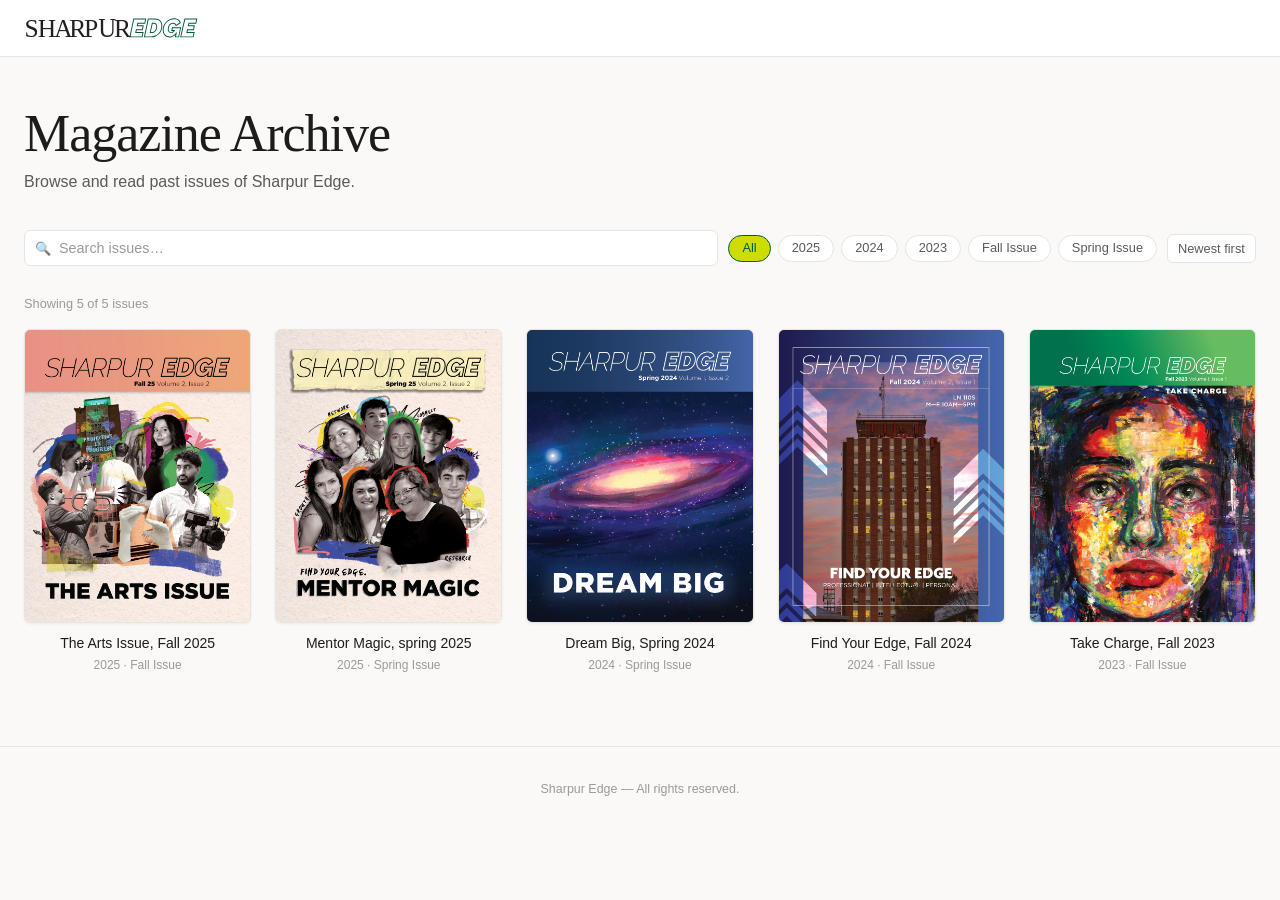
==== index.html @ f823af57 "logo top left and others" ====
<!DOCTYPE html>
<html lang="en">
<head>
  <meta charset="UTF-8">
  <meta name="viewport" content="width=device-width, initial-scale=1">
  <title>Sharpur Edge Magazine Archive</title>

  <!-- Shared design tokens (colors, fonts, buttons) -->
  <link rel="stylesheet" href="assets/style.css">

  <style>
    /* =============================================================
       ARCHIVE PAGE STYLES
       Most visual customization should happen in assets/style.css.
       Only archive-specific layout is here.
       ============================================================= */

    /* ---- Header layout ---- */
    .header-inner {
      max-width: 1280px;
      margin: 0 auto;
      padding: 0 24px;
      height: 56px;
      display: flex;
      align-items: center;
      justify-content: space-between;
      gap: 16px;
    }

    /* ---- Hero section ---- */
    .hero {
      max-width: 1280px;
      margin: 0 auto;
      padding: 48px 24px 36px;
    }
    .hero h1 {
      font-family: var(--font-serif);
      font-size: clamp(2rem, 5vw, 3.25rem);
      font-weight: normal;
      margin: 0 0 8px;
      letter-spacing: -0.02em;
      line-height: 1.1;
    }
    .hero p {
      color: var(--text-mid);
      font-size: 1rem;
      margin: 0;
    }

    /* ---- Search + Filter toolbar ---- */
    .toolbar {
      max-width: 1280px;
      margin: 0 auto;
      padding: 0 24px 28px;
      display: flex;
      flex-wrap: wrap;
      gap: 10px;
      align-items: center;
    }

    /* Search input */
    .search-wrap {
      position: relative;
      flex: 1 1 260px;
    }
    .search-icon {
      position: absolute;
      left: 11px;
      top: 50%;
      transform: translateY(-50%);
      color: var(--text-light);
      font-size: 13px;
      pointer-events: none;
      line-height: 1;
    }
    #searchInput {
      width: 100%;
      padding: 9px 12px 9px 34px;
      border: 1px solid var(--border);
      border-radius: var(--radius);
      background: var(--surface);
      font-family: var(--font-sans);
      font-size: 0.9rem;
      color: var(--text-dark);
      outline: none;
      transition: border-color 0.15s;
      -webkit-appearance: none;
    }
    #searchInput:focus { border-color: var(--accent); }
    #searchInput::placeholder { color: var(--text-light); }

    /* Filter pill buttons */
    .filter-group {
      display: flex;
      gap: 7px;
      flex-wrap: wrap;
    }
    .filter-btn {
      padding: 6px 13px;
      border: 1px solid var(--border);
      border-radius: 100px;
      background: var(--surface);
      font-family: var(--font-sans);
      font-size: 0.8rem;
      color: var(--text-mid);
      cursor: pointer;
      transition: all 0.15s;
      line-height: 1;
    }
    .filter-btn:hover,
    .filter-btn[aria-pressed="true"] {
      border-color: var(--accent);
      color: var(--accent);
      background: var(--accent-bg);
    }

    /* Sort dropdown */
    #sortSelect {
      padding: 6px 10px;
      border: 1px solid var(--border);
      border-radius: var(--radius);
      background: var(--surface);
      font-family: var(--font-sans);
      font-size: 0.8rem;
      color: var(--text-mid);
      cursor: pointer;
      outline: none;
      -webkit-appearance: none;
    }
    #sortSelect:focus { border-color: var(--accent); }

    /* ---- Result count line ---- */
    .result-info {
      max-width: 1280px;
      margin: 0 auto;
      padding: 0 24px 16px;
      font-size: 0.8rem;
      color: var(--text-light);
      min-height: 1.2em; /* Prevent layout jump */
    }

    /* ---- Magazine grid ---- */
    .grid {
      max-width: 1280px;
      margin: 0 auto;
      padding: 0 24px 72px;
      display: grid;
      grid-template-columns: repeat(auto-fill, minmax(190px, 1fr));
      gap: 32px 24px;
    }

    /* ---- Magazine card ---- */
    .mag-card {
      display: block;
      text-decoration: none;
      color: inherit;
    }
    .mag-card:hover .cover-frame {
      transform: translateY(-4px);
      border-color: var(--accent);
      box-shadow: var(--shadow-md);
    }
    .cover-frame {
      aspect-ratio: 8.5 / 11;  /* Standard magazine ratio */
      border: 1px solid var(--border);
      border-radius: var(--radius);
      overflow: hidden;
      background: var(--surface);
      transition: transform 0.2s ease, border-color 0.2s, box-shadow 0.2s;
      box-shadow: var(--shadow-sm);
    }
    .cover-frame img {
      width: 100%;
      height: 100%;
      object-fit: cover;
    }
    /* Placeholder when no cover image exists */
    .cover-placeholder {
      width: 100%;
      height: 100%;
      display: flex;
      flex-direction: column;
      align-items: center;
      justify-content: center;
      gap: 8px;
      background: #F0EDE8;
      color: var(--text-light);
      font-size: 2.25rem;
    }
    .cover-placeholder span {
      font-size: 0.7rem;
      font-family: var(--font-sans);
      letter-spacing: 0.04em;
      text-transform: uppercase;
    }

    .mag-title {
      margin-top: 11px;
      text-align: center;
      font-size: 0.875rem;
      font-weight: 500;
      color: var(--text-dark);
      line-height: 1.35;
    }
    .mag-meta {
      text-align: center;
      font-size: 0.75rem;
      color: var(--text-light);
      margin-top: 3px;
    }

    /* ---- State messages (loading / empty / error) ---- */
    .state-box {
      grid-column: 1 / -1;
      text-align: center;
      padding: 64px 24px;
      color: var(--text-mid);
    }
    .state-box .icon {
      font-size: 2.5rem;
      display: block;
      margin-bottom: 12px;
    }
    .state-box strong {
      display: block;
      margin-bottom: 6px;
      font-size: 1rem;
    }
    .state-box small {
      color: var(--text-light);
      font-size: 0.8rem;
      line-height: 1.6;
    }
    .state-box code {
      background: #F0EDE8;
      padding: 1px 5px;
      border-radius: 3px;
      font-size: 0.8em;
    }

    /* ---- Loading skeleton animation ---- */
    .skeleton .cover-frame {
      background: linear-gradient(90deg, #EEECEA 25%, #E3E0DB 50%, #EEECEA 75%);
      background-size: 200% 100%;
      animation: shimmer 1.4s infinite;
    }
    .skeleton .mag-title {
      height: 12px;
      width: 65%;
      margin: 11px auto 4px;
      background: #E3E0DB;
      border-radius: 3px;
    }
    .skeleton .mag-meta {
      height: 10px;
      width: 40%;
      margin: 0 auto;
      background: #EEECEA;
      border-radius: 3px;
    }
    @keyframes shimmer {
      0%   { background-position: 200% 0; }
      100% { background-position: -200% 0; }
    }

    /* ---- Footer ---- */
    footer {
      border-top: 1px solid var(--border);
      text-align: center;
      padding: 20px 24px;
      font-size: 0.78rem;
      color: var(--text-light);
    }

    /* ---- Mobile ---- */
    @media (max-width: 640px) {
      .header-inner { padding: 0 16px; }
      .hero  { padding: 32px 16px 28px; }
      .toolbar { padding: 0 16px 24px; }
      .result-info { padding: 0 16px 12px; }
      .grid  { padding: 0 16px 56px; gap: 24px 16px;
               grid-template-columns: repeat(auto-fill, minmax(150px, 1fr)); }
    }
  </style>
</head>
<body>

<!-- ============================================================
     HEADER
     ============================================================ -->
<header class="site-header" role="banner">
  <div class="header-inner">
    <a href="index.html" aria-label="Sharpur Edge — home">
      <img src="assets/sharpur-edge-logo.svg" alt="Sharpur Edge" height="32">
    </a>
  </div>
</header>

<!-- ============================================================
     HERO
     ============================================================ -->
<section class="hero">
  <h1>Magazine Archive</h1>
  <p>Browse and read past issues of Sharpur Edge.</p>
</section>

<!-- ============================================================
     SEARCH + FILTERS
     ============================================================ -->
<div class="toolbar" role="search">
  <div class="search-wrap">
    <span class="search-icon" aria-hidden="true">🔍</span>
    <input
      id="searchInput"
      type="search"
      placeholder="Search issues…"
      aria-label="Search magazines"
      autocomplete="off"
    >
  </div>

  <!-- Filter buttons are generated dynamically from magazines.json -->
  <div class="filter-group" id="filterGroup" role="group" aria-label="Filter by year or category"></div>
  <select id="sortSelect" aria-label="Sort magazines">
  <option value="newest">Newest first</option>
  <option value="oldest">Oldest first</option>
  <option value="title">Title A–Z</option>
</select>
</div>

<!-- Result count (updated dynamically) -->
<div class="result-info" id="resultInfo" aria-live="polite"></div>

<!-- ============================================================
     MAIN GRID
     ============================================================ -->
<main>
  <div class="grid" id="grid" aria-label="Magazine collection"></div>
</main>

<!-- ============================================================
     FOOTER
     ============================================================ -->
<footer>
  <p>Sharpur Edge — All rights reserved.</p>
</footer>


<script>
  /* ================================================================
     ARCHIVE PAGE — JAVASCRIPT
     ----------------------------------------------------------------
      FUTURE EMPLOYEES: Do NOT edit this script.
        All magazine data lives in data/magazines.json.
        To add a new issue, edit that JSON file — not this page.
     ================================================================ */

  // ----------------------------------------------------------------
  // State
  // ----------------------------------------------------------------
  let allMagazines = [];       // Full list loaded from magazines.json
  let activeFilters = new Set(); // Active year/category filters
  let searchQuery   = "";       // Current search string

  // ----------------------------------------------------------------
  // DOM references
  // ----------------------------------------------------------------
  const grid        = document.getElementById('grid');
  const filterGroup = document.getElementById('filterGroup');
  const resultInfo  = document.getElementById('resultInfo');
  const searchInput = document.getElementById('searchInput');

  // ----------------------------------------------------------------
  // STEP 1: Load magazine data from config file
  // ----------------------------------------------------------------
  async function loadMagazines() {
    showSkeletons(8);

    try {
      const response = await fetch('data/magazines.json');

      if (!response.ok) {
        throw new Error(`Server returned ${response.status}`);
      }

      allMagazines = await response.json();

      if (!Array.isArray(allMagazines)) {
        throw new Error('magazines.json should be a JSON array');
      }

      buildFilters();
      renderGrid();

    } catch (err) {
      console.error('Failed to load magazines.json:', err);
      grid.innerHTML = `
        <div class="state-box">
          <strong>Could not load the magazine list.</strong>
          <small>
            Make sure <code>data/magazines.json</code> exists and is valid JSON.<br>
            This page must be served from a web server (not opened as a file).<br>
            <br>Error: ${err.message}
          </small>
        </div>`;
    }
  }

  // ----------------------------------------------------------------
  // STEP 2: Build filter pills from unique years + categories
  // ----------------------------------------------------------------
  function buildFilters() {
    // Collect unique years (newest first) and categories
    const years = [...new Set(allMagazines.map(m => m.year).filter(Boolean))]
      .sort((a, b) => b.localeCompare(a));
    const cats = [...new Set(allMagazines.map(m => m.category).filter(Boolean))];

    filterGroup.innerHTML = "";

    // "All" pill — clears all filters
    filterGroup.appendChild(
      makeFilterPill("All", () => {
        activeFilters.clear();
        syncFilterUI();
        renderGrid();
      })
    );

    // Year pills
    years.forEach(y => {
      filterGroup.appendChild(makeFilterPill(y, () => toggleFilter(y)));
    });

    // Category pills
    cats.forEach(c => {
      filterGroup.appendChild(makeFilterPill(c, () => toggleFilter(c)));
    });

    syncFilterUI();
  }

  // Create a single filter pill button
  function makeFilterPill(label, onClick) {
    const btn = document.createElement('button');
    btn.className = 'filter-btn';
    btn.textContent = label;
    btn.dataset.value = label;
    btn.setAttribute('aria-pressed', 'false');
    btn.addEventListener('click', () => {
      onClick();
      syncFilterUI();
    });
    return btn;
  }

  // Toggle a filter value on/off
  function toggleFilter(value) {
    if (activeFilters.has(value)) {
      activeFilters.delete(value);
    } else {
      activeFilters.add(value);
    }
    renderGrid();
  }

  // Update aria-pressed state on all filter pills
  function syncFilterUI() {
    filterGroup.querySelectorAll('.filter-btn').forEach(btn => {
      const val = btn.dataset.value;
      const isAll = val === 'All';
      const isActive = isAll ? activeFilters.size === 0 : activeFilters.has(val);
      btn.setAttribute('aria-pressed', String(isActive));
    });
  }

  // ----------------------------------------------------------------
  // STEP 3: Filter and render the grid
  // ----------------------------------------------------------------
  function getFilteredMagazines() {
    let results = allMagazines.filter(mag => {
      if (activeFilters.size > 0) {
        const matchesYear     = mag.year     && activeFilters.has(mag.year);
        const matchesCategory = mag.category && activeFilters.has(mag.category);
        if (!matchesYear && !matchesCategory) return false;
      }
      if (searchQuery) {
        const q = searchQuery.toLowerCase();
        const haystack = [mag.title, mag.year, mag.category, mag.description]
          .filter(Boolean).join(' ').toLowerCase();
        if (!haystack.includes(q)) return false;
      }
      return true;
    });

    const sort = document.getElementById('sortSelect').value;
    results.sort((a, b) => {
      if (sort === 'newest') return (b.year || '').localeCompare(a.year || '');
      if (sort === 'oldest') return (a.year || '').localeCompare(b.year || '');
      if (sort === 'title')  return (a.title || '').localeCompare(b.title || '');
      return 0;
    });

    return results;
  }

  function renderGrid() {
    const filtered = getFilteredMagazines();

    // Update result count
    if (allMagazines.length > 0) {
      resultInfo.textContent = `Showing ${filtered.length} of ${allMagazines.length} issue${allMagazines.length !== 1 ? 's' : ''}`;
    }

    // Empty state
    if (filtered.length === 0) {
      grid.innerHTML = `
        <div class="state-box">
          <span class="icon">🔎</span>
          <strong>No magazines match your search.</strong>
          <small>Try clearing the search or removing filters.</small>
        </div>`;
      return;
    }

    // Render cards
    grid.innerHTML = "";
    filtered.forEach(mag => grid.appendChild(buildCard(mag)));
  }

  // ----------------------------------------------------------------
  // Build a single magazine card element
  // ----------------------------------------------------------------
  function buildCard(mag) {
    const link = document.createElement('a');
    link.className = 'mag-card';
    link.href      = `reader.html?id=${encodeURIComponent(mag.id)}`;
    link.setAttribute('aria-label', `Read ${mag.title}`);

    // Cover image (with placeholder fallback)
    const frame = document.createElement('div');
    frame.className = 'cover-frame';

    if (mag.cover) {
      const img    = document.createElement('img');
      img.src      = mag.cover;
      img.alt      = `Cover of ${mag.title}`;
      img.loading  = 'lazy';
      img.width    = 400;
      img.height   = 518;
      // If image fails to load, show placeholder
      img.onerror  = () => {
        frame.innerHTML = '<div class="cover-placeholder">📰<span>No cover</span></div>';
      };
      frame.appendChild(img);
    } else {
      frame.innerHTML = '<div class="cover-placeholder">📰<span>No cover</span></div>';
    }

    // Title
    const titleEl = document.createElement('div');
    titleEl.className   = 'mag-title';
    titleEl.textContent = mag.title;

    // Metadata (year · category)
    const metaEl = document.createElement('div');
    metaEl.className   = 'mag-meta';
    metaEl.textContent = [mag.year, mag.category].filter(Boolean).join(' · ');

    link.appendChild(frame);
    link.appendChild(titleEl);
    link.appendChild(metaEl);

    return link;
  }

  // ----------------------------------------------------------------
  // Show skeleton loading cards while data is fetching
  // ----------------------------------------------------------------
  function showSkeletons(count) {
    grid.innerHTML = "";
    for (let i = 0; i < count; i++) {
      const div = document.createElement('div');
      div.className = 'mag-card skeleton';
      div.setAttribute('aria-hidden', 'true');
      div.innerHTML = `
        <div class="cover-frame"></div>
        <div class="mag-title"></div>
        <div class="mag-meta"></div>`;
      grid.appendChild(div);
    }
  }

  // ----------------------------------------------------------------
  // Search handler
  // ----------------------------------------------------------------
  searchInput.addEventListener('input', () => {
    searchQuery = searchInput.value.trim();
    renderGrid();
  });

  document.getElementById('sortSelect').addEventListener('change', renderGrid);

  // ----------------------------------------------------------------
  // Initialize on page load
  // ----------------------------------------------------------------
  loadMagazines();
</script>
</body>
</html>
---- assets/style.css ----
/* =================================================================
   MENTOR MAGIC — SHARED STYLES
   style.css
   -----------------------------------------------------------------
   FUTURE EDITORS: This is the ONE file to edit if you want to
   change the look of the entire site (colors, fonts, spacing).

   Change values inside :root { } only.
   Do NOT edit anything below the "GLOBAL RESETS" comment unless
   you know what you're doing.
   ================================================================= */

:root {
  /* ---- Brand Colors ---- */
  --bg:           #FAF9F7;     /* Page background */
  --surface:      #ffffff;     /* Cards, header */
  --border:       #E8E4DF;     /* Subtle dividers */
  --text-dark:    #1C1C1A;     /* Headings, body */
  --text-mid:     #5C5A57;     /* Secondary text */
  --text-light:   #9C9A96;     /* Hints, metadata */
  --accent:       #005a43;     /* Links, hover, active — change this to rebrand */
  --accent-hover: #6cc24a;
  --accent-bg:    #cedc00;     /* Very light accent tint */

  /* ---- Shape ---- */
  --radius:       6px;         /* Corner radius for cards / buttons */
  --radius-sm:    4px;

  /* ---- Typography ---- */
  --font-serif: Georgia, 'Times New Roman', serif;   /* Headings, wordmark */
  --font-sans:  -apple-system, BlinkMacSystemFont, 'Segoe UI', sans-serif;  /* UI + body */

  /* ---- Shadows ---- */
  --shadow-sm: 0 1px 3px rgba(0,0,0,0.06);
  --shadow-md: 0 4px 14px rgba(0,0,0,0.08);
}


/* =================================================================
   GLOBAL RESETS — Do not edit below this line unless you know CSS.
   ================================================================= */

*, *::before, *::after {
  box-sizing: border-box;
}

body {
  margin: 0;
  background: var(--bg);
  color: var(--text-dark);
  font-family: var(--font-sans);
  -webkit-font-smoothing: antialiased;
  line-height: 1.5;
}

a {
  color: inherit;
  text-decoration: none;
}

button {
  cursor: pointer;
  font-family: var(--font-sans);
}

img {
  display: block;
  max-width: 100%;
}


/* -----------------------------------------------------------------
   SHARED BUTTON COMPONENT
   Usage:  <button class="btn">Default</button>
           <button class="btn btn-accent">Primary</button>
           <a class="btn" href="...">Link Button</a>
   ----------------------------------------------------------------- */
.btn {
  display: inline-flex;
  align-items: center;
  gap: 6px;
  padding: 7px 13px;
  border: 1px solid var(--border);
  border-radius: var(--radius);
  background: var(--surface);
  font-size: 0.875rem;
  color: var(--text-dark);
  cursor: pointer;
  transition: border-color 0.15s, color 0.15s, background 0.15s;
  text-decoration: none;
  white-space: nowrap;
  line-height: 1;
}
.btn:hover {
  border-color: var(--accent);
  color: var(--accent);
}
.btn-accent {
  background: var(--accent);
  border-color: var(--accent);
  color: #fff;
  font-weight: 500;
}
.btn-accent:hover {
  background: var(--accent-hover);
  border-color: var(--accent-hover);
  color: #005a43;
}
.btn-icon {
  padding: 7px 10px;
  font-size: 0.9rem;
}


/* -----------------------------------------------------------------
   SHARED HEADER
   Used on both index.html and reader.html
   ----------------------------------------------------------------- */
.site-header {
  background: var(--surface);
  border-bottom: 1px solid var(--border);
  position: sticky;
  top: 0;
  z-index: 200;
}

.wordmark {
  font-family: var(--font-serif);
  font-size: 1rem;
  font-weight: normal;
  letter-spacing: 0.03em;
  color: var(--text-dark);
  text-decoration: none;
  white-space: nowrap;
}
.wordmark em {
  color: var(--accent);
  font-style: normal;
}


/* -----------------------------------------------------------------
   UTILITY
   ----------------------------------------------------------------- */
.sr-only {
  position: absolute;
  width: 1px;
  height: 1px;
  overflow: hidden;
  clip: rect(0,0,0,0);
  white-space: nowrap;
}

.divider {
  width: 1px;
  height: 20px;
  background: var(--border);
  flex-shrink: 0;
}
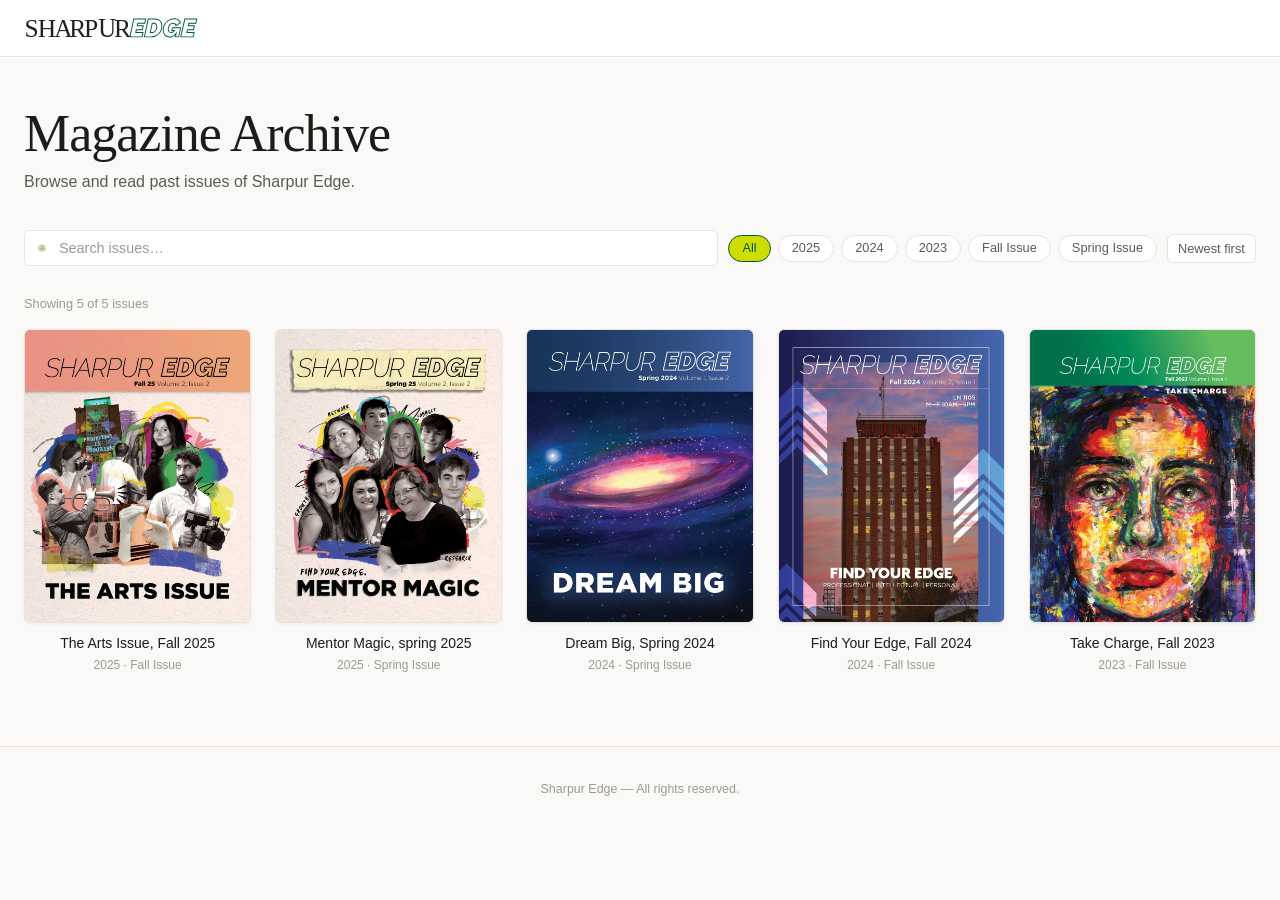
==== commit f42877ec: "pip introduced" ====
--- a/index.html
+++ b/index.html
@@ -63,16 +63,19 @@
       position: relative;
       flex: 1 1 260px;
     }
+
     .search-icon {
       position: absolute;
       left: 11px;
       top: 50%;
       transform: translateY(-50%);
-      color: var(--text-light);
-      font-size: 13px;
       pointer-events: none;
-      line-height: 1;
-    }
+      width: 14px;
+      height: 14px;
+      object-fit: contain;
+      opacity: 0.5;
+    }
+    
     #searchInput {
       width: 100%;
       padding: 9px 12px 9px 34px;
@@ -309,7 +312,7 @@
      ============================================================ -->
 <div class="toolbar" role="search">
   <div class="search-wrap">
-    <span class="search-icon" aria-hidden="true">🔍</span>
+    <img class="search-icon" src="assets/pips/over-the-hedge-pip.png" alt="" aria-hidden="true" width="14" height="14">
     <input
       id="searchInput"
       type="search"
@@ -324,7 +327,7 @@
   <select id="sortSelect" aria-label="Sort magazines">
   <option value="newest">Newest first</option>
   <option value="oldest">Oldest first</option>
-  <option value="title">Title A–Z</option>
+  <option value="title">Title A-Z</option>
 </select>
 </div>
 
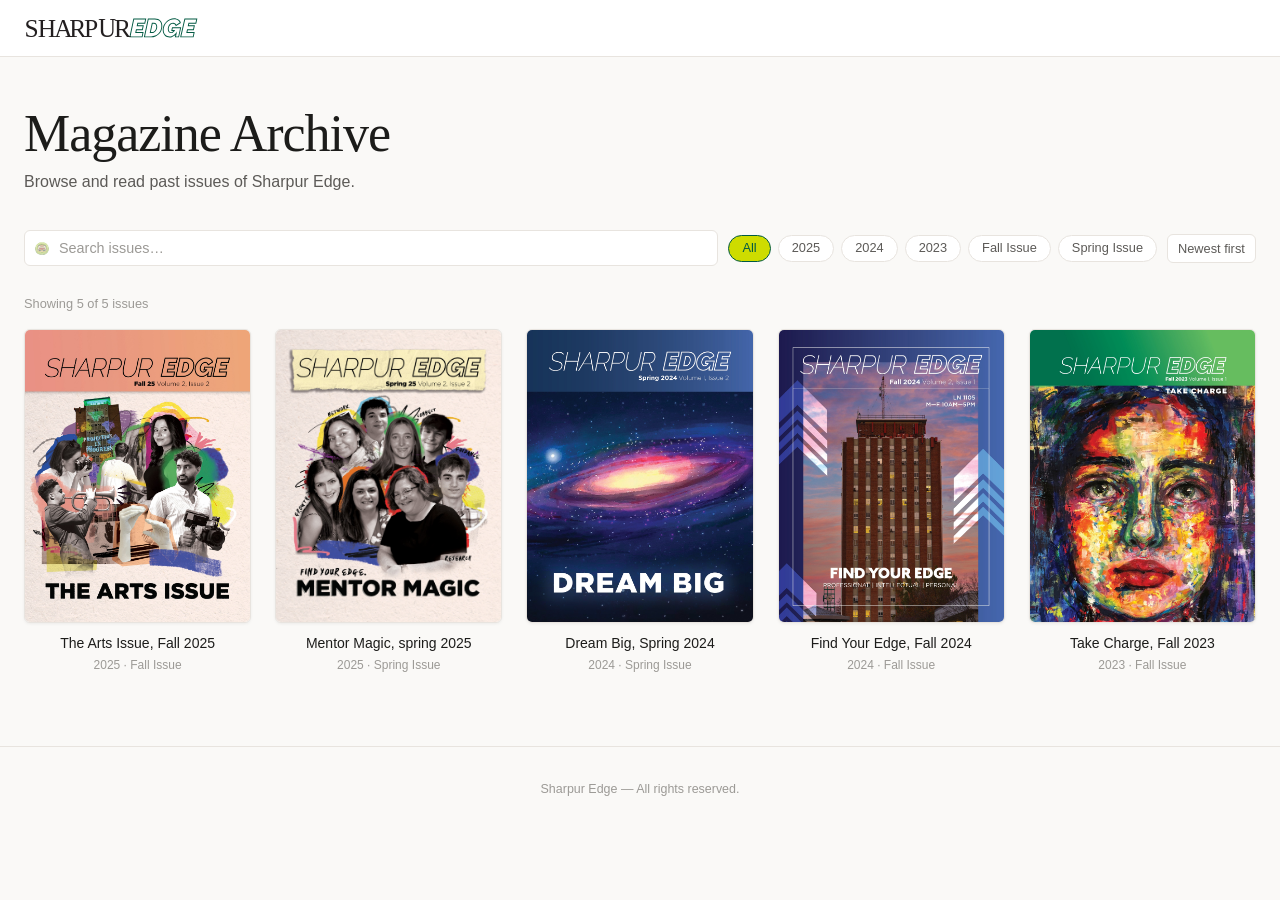
==== commit 8a38c044: "pips" ====
--- a/index.html
+++ b/index.html
@@ -312,7 +312,7 @@
      ============================================================ -->
 <div class="toolbar" role="search">
   <div class="search-wrap">
-    <img class="search-icon" src="assets/pips/over-the-hedge-pip.png" alt="" aria-hidden="true" width="14" height="14">
+    <img class="search-icon" src="assets/pips/over-the-hedge-pip.svg" alt="Pip Mascot peeking through a Bush with Binoculars" aria-hidden="true" width="30" height="30">
     <input
       id="searchInput"
       type="search"
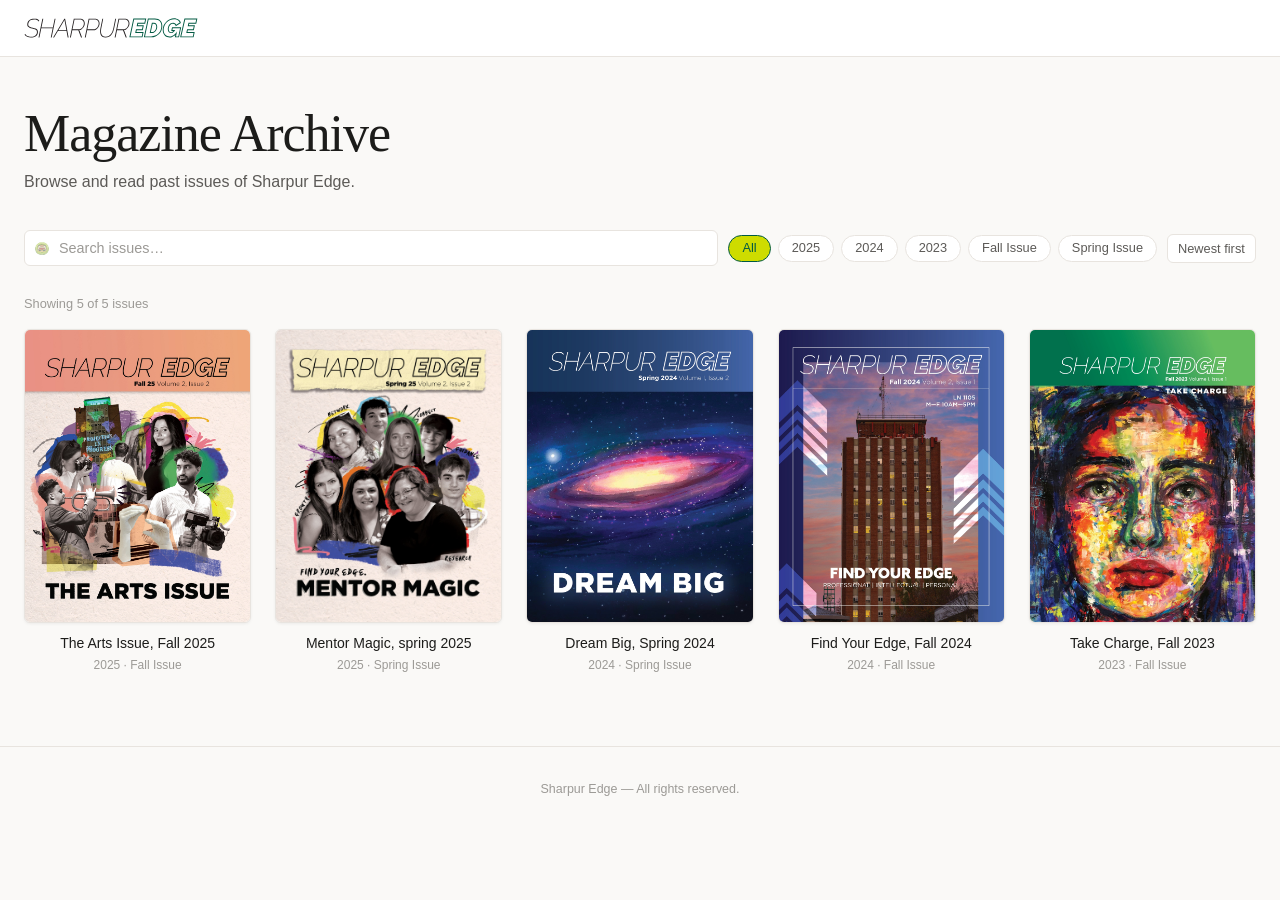
==== commit 93c73e17: "aefeafeaf" ====
--- a/index.html
+++ b/index.html
@@ -293,7 +293,7 @@
      ============================================================ -->
 <header class="site-header" role="banner">
   <div class="header-inner">
-    <a href="index.html" aria-label="Sharpur Edge — home">
+    <a href="index.html" aria-label="Sharpur Edge - home">
       <img src="assets/sharpur-edge-logo.svg" alt="Sharpur Edge" height="32">
     </a>
   </div>
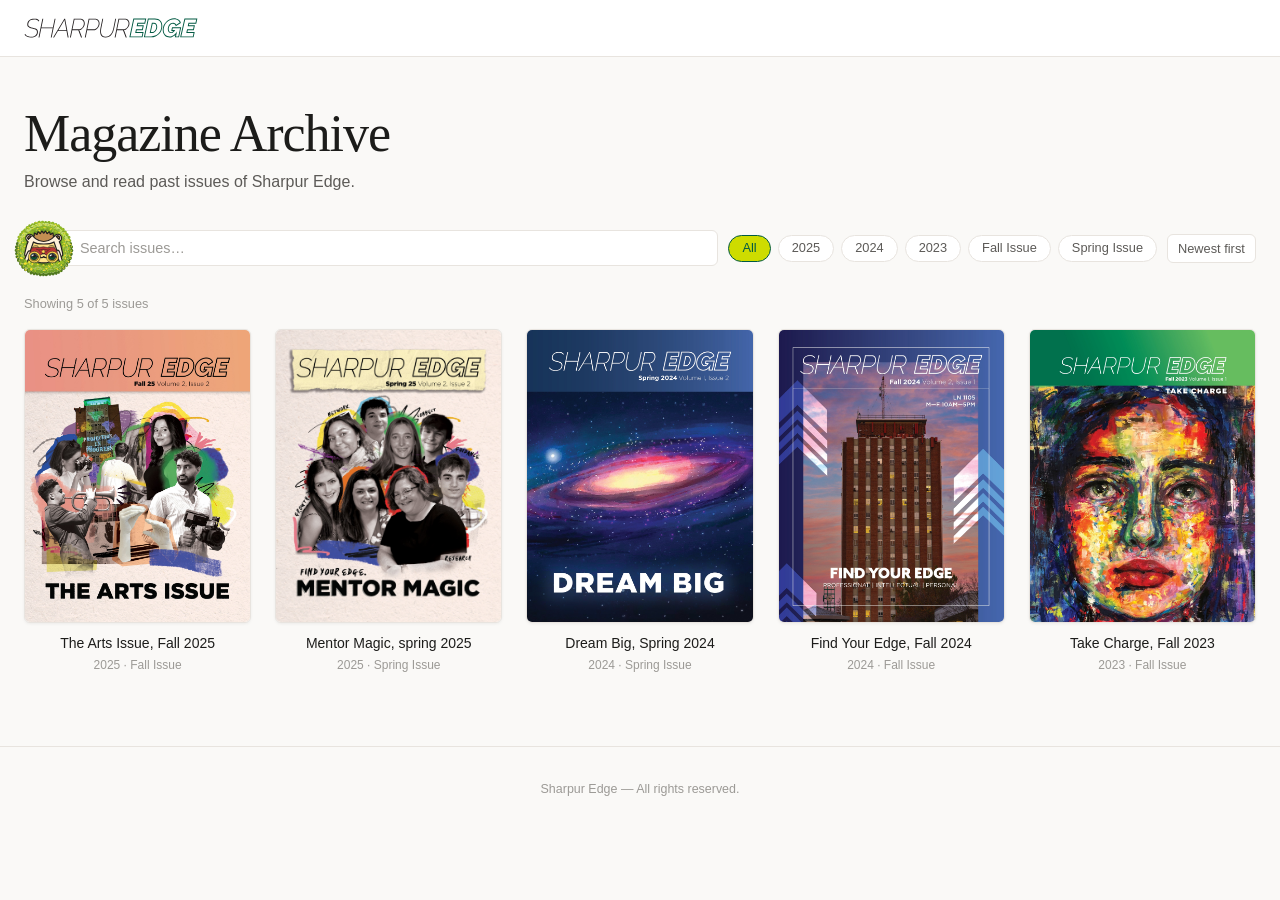
==== commit 356a1b2d: "ninja" ====
--- a/index.html
+++ b/index.html
@@ -66,19 +66,19 @@
 
     .search-icon {
       position: absolute;
-      left: 11px;
+      left: -10px;
       top: 50%;
       transform: translateY(-50%);
       pointer-events: none;
-      width: 14px;
-      height: 14px;
+      width: 60px;
+      height: 60px;
       object-fit: contain;
-      opacity: 0.5;
+      opacity: 1;
     }
     
     #searchInput {
       width: 100%;
-      padding: 9px 12px 9px 34px;
+      padding: 9px 12px 9px 55px;
       border: 1px solid var(--border);
       border-radius: var(--radius);
       background: var(--surface);
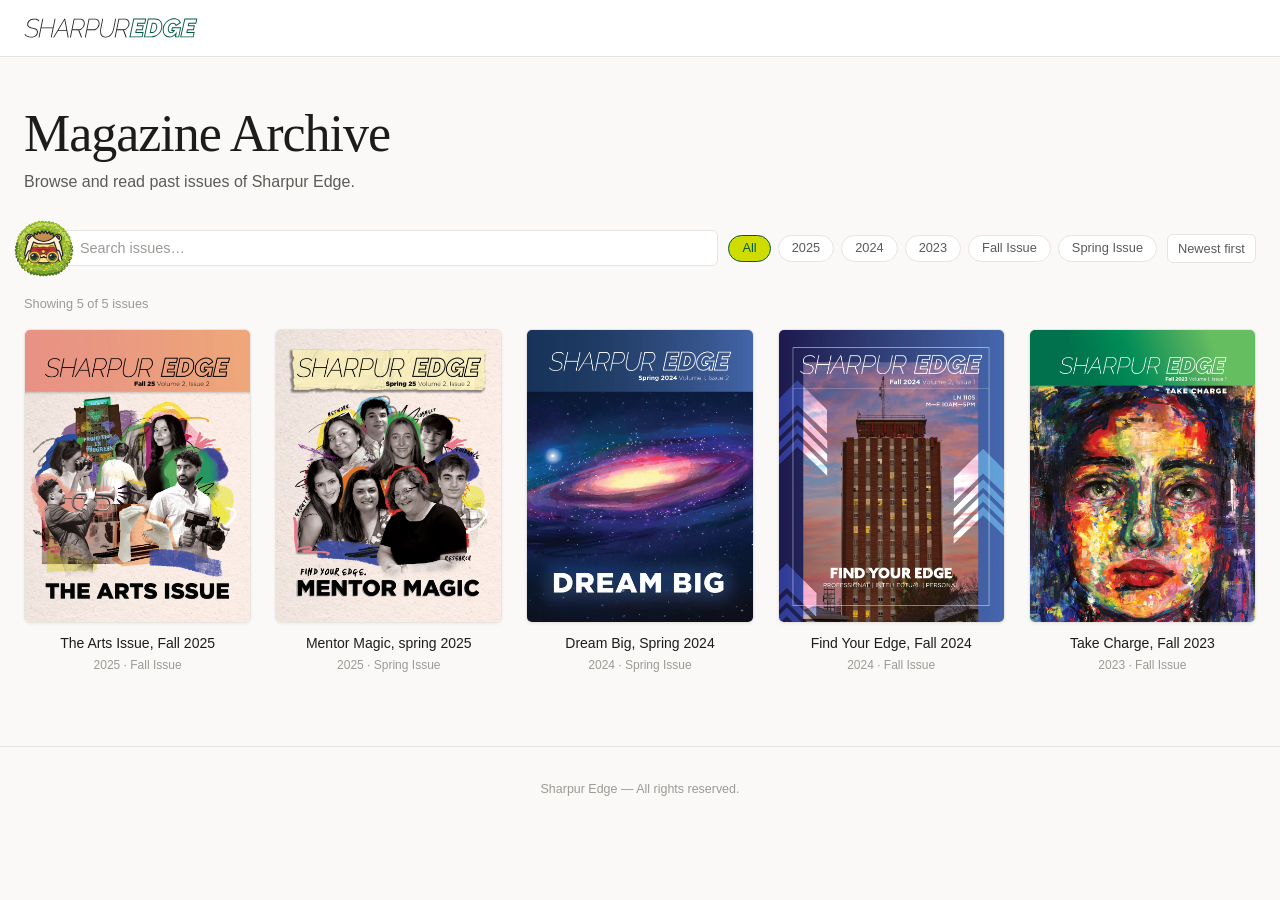
==== commit 5eadfe5d: "pushed out" ====
--- a/index.html
+++ b/index.html
@@ -222,7 +222,10 @@
     .state-box .icon {
       font-size: 2.5rem;
       display: block;
-      margin-bottom: 12px;
+      width: 100px;
+      height: 100px;
+      object-fit: contain;
+      margin: 0 auto 12px;
     }
     .state-box strong {
       display: block;
@@ -518,7 +521,7 @@
     if (filtered.length === 0) {
       grid.innerHTML = `
         <div class="state-box">
-          <span class="icon">🔎</span>
+          <img class="icon" src="assets/pips/exploring-pip.png" alt="" aria-hidden="true" width="" height="">
           <strong>No magazines match your search.</strong>
           <small>Try clearing the search or removing filters.</small>
         </div>`;
